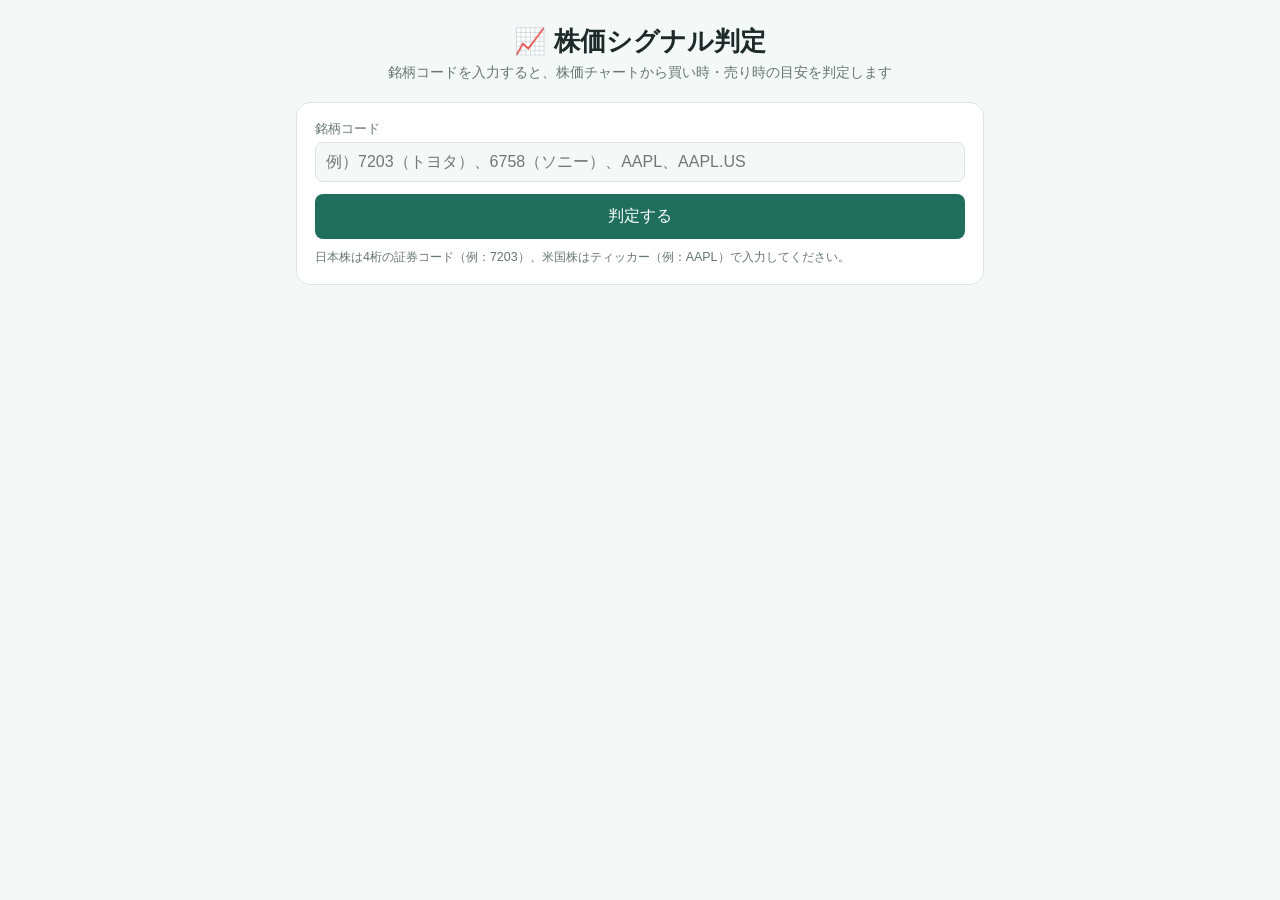
==== stock-signal/index.html @ 2042c54b "Add stock chart buy/sell signal app Add a new static app under stock-signal/ that takes a stock code" ====
<!DOCTYPE html>
<html lang="ja">
<head>
<meta charset="UTF-8">
<meta name="viewport" content="width=device-width, initial-scale=1.0, viewport-fit=cover">
<title>株価シグナル判定 | 買い時・売り時チェッカー</title>
<meta name="theme-color" content="#1f6f5c">
<meta name="mobile-web-app-capable" content="yes">
<meta name="apple-mobile-web-app-capable" content="yes">
<meta name="apple-mobile-web-app-status-bar-style" content="black-translucent">
<meta name="apple-mobile-web-app-title" content="株価シグナル">
<link rel="manifest" href="manifest.webmanifest">
<link rel="stylesheet" href="style.css?v=1">
</head>
<body>
<div class="app">
  <header class="app-header">
    <h1>📈 株価シグナル判定</h1>
    <p class="subtitle">銘柄コードを入力すると、株価チャートから買い時・売り時の目安を判定します</p>
  </header>

  <section class="search-panel" aria-label="銘柄コード入力">
    <form id="codeForm">
      <div class="field-row">
        <label for="codeInput">銘柄コード</label>
        <input
          type="text"
          id="codeInput"
          placeholder="例）7203（トヨタ）、6758（ソニー）、AAPL、AAPL.US"
          autocomplete="off"
          spellcheck="false"
          required
        >
      </div>
      <button type="submit" id="checkBtn" class="primary-btn">判定する</button>
    </form>
    <p class="search-hint">日本株は4桁の証券コード（例：7203）、米国株はティッカー（例：AAPL）で入力してください。</p>
  </section>

  <p id="statusMsg" class="status-msg" role="status" aria-live="polite" hidden></p>
  <p id="fallbackNotice" class="fallback-notice" role="status" aria-live="polite" hidden>
    実データの取得に失敗したため、このコード専用のサンプルデータで表示しています。判定ロジックの確認用としてご利用ください。
  </p>

  <section id="resultPanel" class="result-panel" aria-label="判定結果" hidden>
    <div class="result-header">
      <div class="result-title">
        <span id="resultCode" class="result-code"></span>
        <span id="resultName" class="result-name"></span>
      </div>
      <div id="signalBadge" class="signal-badge"></div>
    </div>

    <div class="price-row">
      <span id="resultPrice" class="result-price"></span>
      <span id="resultChange" class="result-change"></span>
    </div>

    <div class="chart-wrap">
      <canvas id="chartCanvas" width="640" height="280"></canvas>
      <div class="chart-legend">
        <span class="legend-item"><i class="dot close"></i>終値</span>
        <span class="legend-item"><i class="dot sma-short"></i>SMA5</span>
        <span class="legend-item"><i class="dot sma-long"></i>SMA25</span>
        <span class="legend-item"><i class="mark buy"></i>買いシグナル</span>
        <span class="legend-item"><i class="mark sell"></i>売りシグナル</span>
      </div>
    </div>

    <ul id="reasonList" class="reason-list"></ul>

    <p class="disclaimer">
      ※ この判定は移動平均線とRSIに基づく簡易的な目安であり、投資助言ではありません。投資判断はご自身の責任で行ってください。
    </p>
  </section>
</div>

<script src="app.js?v=1"></script>
</body>
</html>
---- stock-signal/style.css ----
:root {
  --bg: #f4f8f7;
  --surface: #ffffff;
  --text: #1e2a27;
  --muted: #66766f;
  --accent: #1f6f5c;
  --accent-dark: #175646;
  --border: #dbe6e2;
  --buy: #1f8a4c;
  --buy-bg: #e2f5e9;
  --sell: #c0392b;
  --sell-bg: #fbe6e3;
  --hold: #8a6d1f;
  --hold-bg: #fbf2d9;
  --radius: 14px;
  font-family: "Hiragino Sans", "Noto Sans JP", -apple-system, BlinkMacSystemFont, sans-serif;
}

* {
  box-sizing: border-box;
}

body {
  margin: 0;
  background: var(--bg);
  color: var(--text);
  min-height: 100vh;
}

.app {
  max-width: 720px;
  margin: 0 auto;
  padding: 24px 16px 64px;
}

.app-header {
  text-align: center;
  margin-bottom: 20px;
}

.app-header h1 {
  margin: 0 0 4px;
  font-size: 1.6rem;
}

.subtitle {
  margin: 0;
  color: var(--muted);
  font-size: 0.9rem;
}

section {
  background: var(--surface);
  border: 1px solid var(--border);
  border-radius: var(--radius);
  padding: 18px;
  margin-bottom: 16px;
}

.field-row {
  display: flex;
  flex-direction: column;
  gap: 4px;
  margin-bottom: 12px;
}

.field-row label {
  font-size: 0.8rem;
  color: var(--muted);
}

.field-row input {
  border: 1px solid var(--border);
  border-radius: 8px;
  padding: 10px;
  font-size: 1rem;
  font-family: inherit;
  background: var(--bg);
  color: var(--text);
}

.primary-btn {
  width: 100%;
  border: none;
  background: var(--accent);
  color: #fff;
  padding: 12px;
  border-radius: 8px;
  font-size: 1rem;
  cursor: pointer;
}

.primary-btn:hover {
  background: var(--accent-dark);
}

.primary-btn:disabled {
  opacity: 0.6;
  cursor: default;
}

.search-hint {
  margin: 10px 0 0;
  font-size: 0.78rem;
  color: var(--muted);
}

.status-msg {
  text-align: center;
  color: var(--muted);
  font-size: 0.88rem;
  margin: 0 0 16px;
}

.fallback-notice {
  background: #fff6e0;
  border: 1px solid #f0dca6;
  color: #7a5c00;
  border-radius: 10px;
  padding: 10px 14px;
  font-size: 0.82rem;
  margin: 0 0 16px;
}

.result-header {
  display: flex;
  justify-content: space-between;
  align-items: flex-start;
  gap: 10px;
  margin-bottom: 6px;
}

.result-title {
  display: flex;
  flex-direction: column;
}

.result-code {
  font-size: 0.8rem;
  color: var(--muted);
}

.result-name {
  font-size: 1.15rem;
  font-weight: 700;
}

.signal-badge {
  flex-shrink: 0;
  padding: 8px 16px;
  border-radius: 999px;
  font-weight: 700;
  font-size: 0.95rem;
  white-space: nowrap;
}

.signal-badge.buy {
  background: var(--buy-bg);
  color: var(--buy);
}

.signal-badge.sell {
  background: var(--sell-bg);
  color: var(--sell);
}

.signal-badge.hold {
  background: var(--hold-bg);
  color: var(--hold);
}

.price-row {
  display: flex;
  align-items: baseline;
  gap: 10px;
  margin-bottom: 16px;
}

.result-price {
  font-size: 1.6rem;
  font-weight: 700;
}

.result-change {
  font-size: 0.95rem;
  font-weight: 600;
}

.result-change.up {
  color: var(--buy);
}

.result-change.down {
  color: var(--sell);
}

.chart-wrap {
  margin-bottom: 16px;
}

#chartCanvas {
  width: 100%;
  height: auto;
  display: block;
  border: 1px solid var(--border);
  border-radius: 10px;
  background: var(--bg);
}

.chart-legend {
  display: flex;
  flex-wrap: wrap;
  gap: 12px;
  margin-top: 10px;
  font-size: 0.76rem;
  color: var(--muted);
}

.legend-item {
  display: inline-flex;
  align-items: center;
  gap: 5px;
}

.dot {
  display: inline-block;
  width: 10px;
  height: 10px;
  border-radius: 50%;
}

.dot.close {
  background: #2b3a37;
}

.dot.sma-short {
  background: #e08a2c;
}

.dot.sma-long {
  background: #2c6fe0;
}

.mark {
  display: inline-block;
  width: 0;
  height: 0;
  border-left: 5px solid transparent;
  border-right: 5px solid transparent;
}

.mark.buy {
  border-bottom: 8px solid var(--buy);
}

.mark.sell {
  border-top: 8px solid var(--sell);
}

.reason-list {
  list-style: none;
  margin: 0 0 12px;
  padding: 0;
  display: flex;
  flex-direction: column;
  gap: 8px;
}

.reason-list li {
  font-size: 0.88rem;
  padding: 10px 12px;
  background: var(--bg);
  border: 1px solid var(--border);
  border-radius: 8px;
}

.disclaimer {
  margin: 0;
  font-size: 0.74rem;
  color: var(--muted);
}
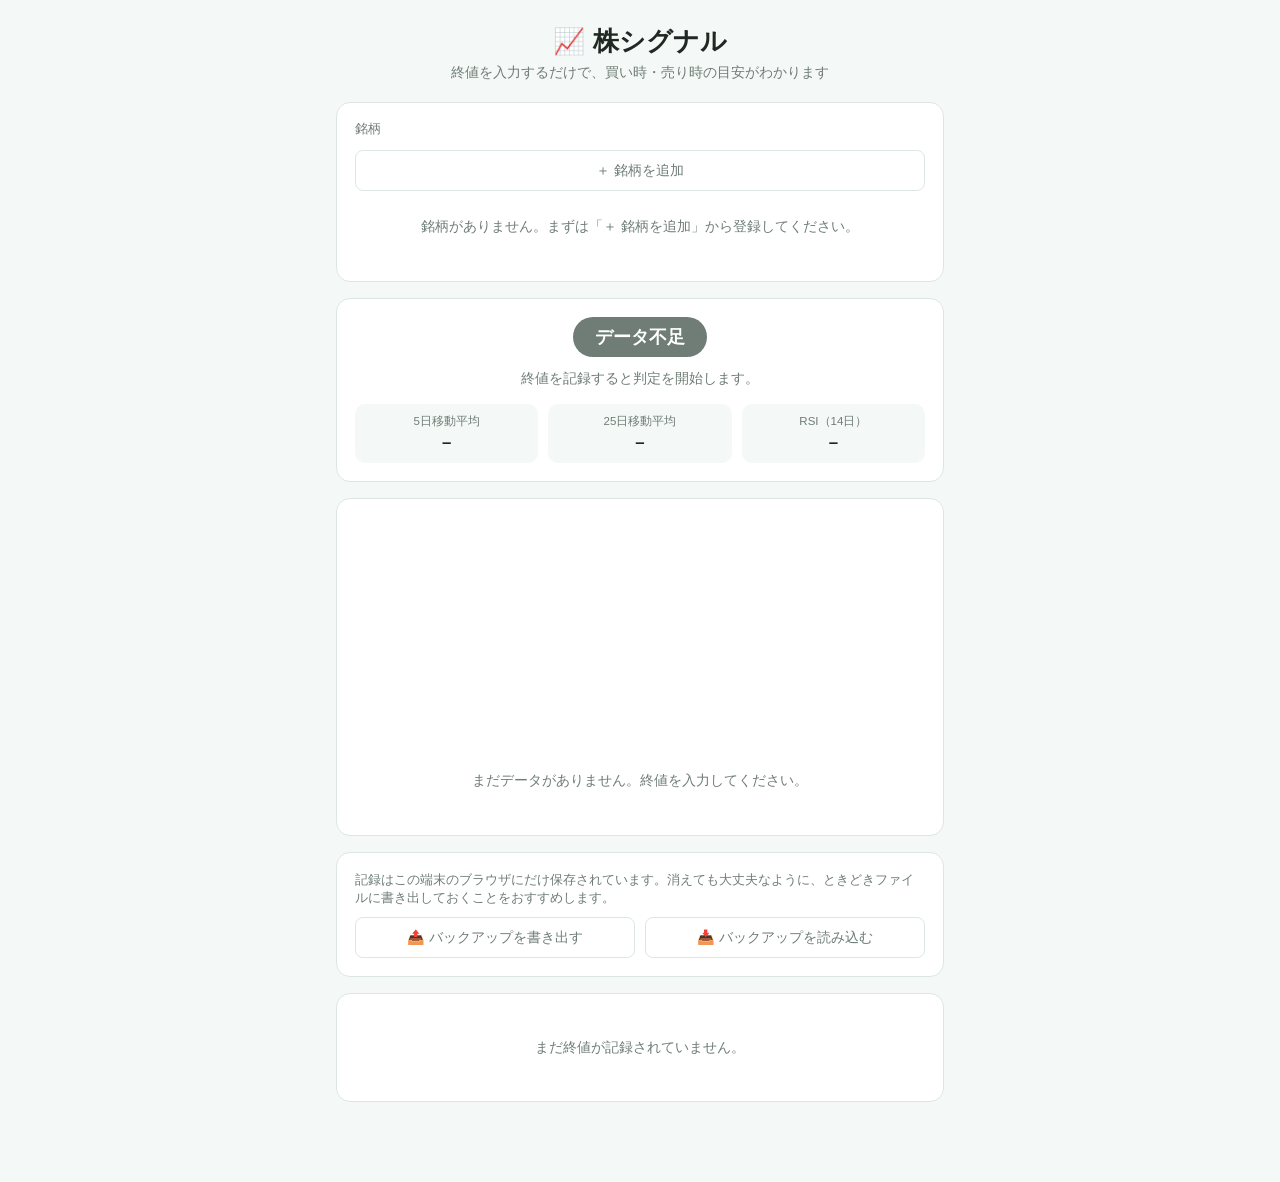
==== commit 70bbc026: "Add stock buy/sell signal app (stock-signal) New standalone static web app under stock-signal/ that " ====
--- a/stock-signal/index.html
+++ b/stock-signal/index.html
@@ -3,78 +3,102 @@
 <head>
 <meta charset="UTF-8">
 <meta name="viewport" content="width=device-width, initial-scale=1.0, viewport-fit=cover">
-<title>株価シグナル判定 | 買い時・売り時チェッカー</title>
+<title>株シグナル | 買い時・売り時判定</title>
 <meta name="theme-color" content="#1f6f5c">
 <meta name="mobile-web-app-capable" content="yes">
 <meta name="apple-mobile-web-app-capable" content="yes">
 <meta name="apple-mobile-web-app-status-bar-style" content="black-translucent">
-<meta name="apple-mobile-web-app-title" content="株価シグナル">
+<meta name="apple-mobile-web-app-title" content="株シグナル">
 <link rel="manifest" href="manifest.webmanifest">
-<link rel="stylesheet" href="style.css?v=1">
+<link rel="stylesheet" href="style.css">
 </head>
 <body>
 <div class="app">
   <header class="app-header">
-    <h1>📈 株価シグナル判定</h1>
-    <p class="subtitle">銘柄コードを入力すると、株価チャートから買い時・売り時の目安を判定します</p>
+    <h1>📈 株シグナル</h1>
+    <p class="subtitle">終値を入力するだけで、買い時・売り時の目安がわかります</p>
   </header>
 
-  <section class="search-panel" aria-label="銘柄コード入力">
-    <form id="codeForm">
+  <section class="stock-panel" aria-label="銘柄の選択">
+    <div class="field-row">
+      <label for="stockSelect">銘柄</label>
+      <select id="stockSelect"></select>
+    </div>
+    <div class="stock-actions">
+      <button type="button" id="newStockBtn" class="ghost-btn">＋ 銘柄を追加</button>
+      <button type="button" id="deleteStockBtn" class="ghost-btn danger-text">🗑️ この銘柄を削除</button>
+    </div>
+    <form id="newStockForm" class="new-stock-form" hidden>
       <div class="field-row">
-        <label for="codeInput">銘柄コード</label>
-        <input
-          type="text"
-          id="codeInput"
-          placeholder="例）7203（トヨタ）、6758（ソニー）、AAPL、AAPL.US"
-          autocomplete="off"
-          spellcheck="false"
-          required
-        >
+        <label for="newStockName">銘柄名・コード</label>
+        <input type="text" id="newStockName" placeholder="例）トヨタ自動車 / 7203" required>
       </div>
-      <button type="submit" id="checkBtn" class="primary-btn">判定する</button>
+      <div class="form-actions">
+        <button type="submit" class="primary-btn">追加する</button>
+        <button type="button" id="cancelNewStockBtn" class="ghost-btn">キャンセル</button>
+      </div>
     </form>
-    <p class="search-hint">日本株は4桁の証券コード（例：7203）、米国株はティッカー（例：AAPL）で入力してください。</p>
+    <p id="noStockState" class="empty-state" hidden>銘柄がありません。まずは「＋ 銘柄を追加」から登録してください。</p>
   </section>
 
-  <p id="statusMsg" class="status-msg" role="status" aria-live="polite" hidden></p>
-  <p id="fallbackNotice" class="fallback-notice" role="status" aria-live="polite" hidden>
-    実データの取得に失敗したため、このコード専用のサンプルデータで表示しています。判定ロジックの確認用としてご利用ください。
-  </p>
+  <section class="price-panel" aria-label="終値の入力">
+    <form id="priceForm">
+      <input type="hidden" id="priceId">
+      <div class="field-row">
+        <label for="priceDate">日付</label>
+        <input type="date" id="priceDate" required>
+      </div>
+      <div class="field-row">
+        <label for="priceClose">終値（円）</label>
+        <input type="number" id="priceClose" min="0" step="0.1" placeholder="例）2450" required>
+      </div>
+      <div class="form-actions">
+        <button type="submit" id="savePriceBtn" class="primary-btn">記録する</button>
+        <button type="button" id="cancelPriceEditBtn" class="ghost-btn" hidden>編集をキャンセル</button>
+      </div>
+    </form>
+  </section>
 
-  <section id="resultPanel" class="result-panel" aria-label="判定結果" hidden>
-    <div class="result-header">
-      <div class="result-title">
-        <span id="resultCode" class="result-code"></span>
-        <span id="resultName" class="result-name"></span>
+  <section class="judgment-panel" aria-label="判定結果">
+    <div id="judgmentBadge" class="judgment-badge neutral">データ不足</div>
+    <p id="judgmentMessage" class="judgment-message">終値を25件以上記録すると判定できます。</p>
+    <div class="judgment-detail">
+      <div class="detail-item">
+        <span class="detail-label">5日移動平均</span>
+        <span id="smaShortValue" class="detail-value">–</span>
       </div>
-      <div id="signalBadge" class="signal-badge"></div>
-    </div>
-
-    <div class="price-row">
-      <span id="resultPrice" class="result-price"></span>
-      <span id="resultChange" class="result-change"></span>
-    </div>
-
-    <div class="chart-wrap">
-      <canvas id="chartCanvas" width="640" height="280"></canvas>
-      <div class="chart-legend">
-        <span class="legend-item"><i class="dot close"></i>終値</span>
-        <span class="legend-item"><i class="dot sma-short"></i>SMA5</span>
-        <span class="legend-item"><i class="dot sma-long"></i>SMA25</span>
-        <span class="legend-item"><i class="mark buy"></i>買いシグナル</span>
-        <span class="legend-item"><i class="mark sell"></i>売りシグナル</span>
+      <div class="detail-item">
+        <span class="detail-label">25日移動平均</span>
+        <span id="smaLongValue" class="detail-value">–</span>
+      </div>
+      <div class="detail-item">
+        <span class="detail-label">RSI（14日）</span>
+        <span id="rsiValue" class="detail-value">–</span>
       </div>
     </div>
+    <p id="rsiNote" class="rsi-note" hidden></p>
+  </section>
 
-    <ul id="reasonList" class="reason-list"></ul>
+  <section class="chart-panel" aria-label="株価チャート">
+    <canvas id="priceChart" width="600" height="240"></canvas>
+    <p id="chartEmptyState" class="empty-state" hidden>まだデータがありません。終値を入力してください。</p>
+  </section>
 
-    <p class="disclaimer">
-      ※ この判定は移動平均線とRSIに基づく簡易的な目安であり、投資助言ではありません。投資判断はご自身の責任で行ってください。
-    </p>
+  <section class="backup-panel" aria-label="バックアップ">
+    <p class="backup-desc">記録はこの端末のブラウザにだけ保存されています。消えても大丈夫なように、ときどきファイルに書き出しておくことをおすすめします。</p>
+    <div class="backup-actions">
+      <button type="button" id="exportBtn" class="ghost-btn">📤 バックアップを書き出す</button>
+      <button type="button" id="importBtn" class="ghost-btn">📥 バックアップを読み込む</button>
+      <input type="file" id="importFile" accept="application/json,.json" hidden>
+    </div>
+  </section>
+
+  <section class="history-panel" aria-label="終値の履歴">
+    <ul id="priceHistoryList" class="history-list"></ul>
+    <p id="priceEmptyState" class="empty-state" hidden>まだ終値が記録されていません。</p>
   </section>
 </div>
 
-<script src="app.js?v=1"></script>
+<script src="app.js"></script>
 </body>
 </html>
--- a/stock-signal/style.css
+++ b/stock-signal/style.css
@@ -1,17 +1,14 @@
 :root {
-  --bg: #f4f8f7;
+  --bg: #f4f8f6;
   --surface: #ffffff;
-  --text: #1e2a27;
-  --muted: #66766f;
+  --text: #202824;
+  --muted: #6f7d76;
   --accent: #1f6f5c;
-  --accent-dark: #175646;
-  --border: #dbe6e2;
-  --buy: #1f8a4c;
-  --buy-bg: #e2f5e9;
-  --sell: #c0392b;
-  --sell-bg: #fbe6e3;
-  --hold: #8a6d1f;
-  --hold-bg: #fbf2d9;
+  --accent-dark: #16523f;
+  --border: #dde7e1;
+  --danger: #c0392b;
+  --up: #1f8a4c;
+  --down: #c0392b;
   --radius: 14px;
   font-family: "Hiragino Sans", "Noto Sans JP", -apple-system, BlinkMacSystemFont, sans-serif;
 }
@@ -28,7 +25,7 @@
 }
 
 .app {
-  max-width: 720px;
+  max-width: 640px;
   margin: 0 auto;
   padding: 24px 16px 64px;
 }
@@ -69,7 +66,8 @@
   color: var(--muted);
 }
 
-.field-row input {
+.field-row input,
+.field-row select {
   border: 1px solid var(--border);
   border-radius: 8px;
   padding: 10px;
@@ -79,8 +77,14 @@
   color: var(--text);
 }
 
+.form-actions {
+  display: flex;
+  gap: 10px;
+  margin-top: 8px;
+}
+
 .primary-btn {
-  width: 100%;
+  flex: 1;
   border: none;
   background: var(--accent);
   color: #fff;
@@ -94,188 +98,222 @@
   background: var(--accent-dark);
 }
 
-.primary-btn:disabled {
-  opacity: 0.6;
-  cursor: default;
-}
-
-.search-hint {
-  margin: 10px 0 0;
-  font-size: 0.78rem;
-  color: var(--muted);
-}
-
-.status-msg {
+.ghost-btn {
+  border: 1px solid var(--border);
+  background: transparent;
+  color: var(--muted);
+  padding: 12px;
+  border-radius: 8px;
+  cursor: pointer;
+}
+
+.ghost-btn:hover {
+  color: var(--text);
+}
+
+.ghost-btn.danger-text {
+  color: var(--danger);
+}
+
+.stock-actions {
+  display: flex;
+  flex-wrap: wrap;
+  gap: 10px;
+}
+
+.stock-actions .ghost-btn {
+  flex: 1;
+  min-width: 150px;
+  padding: 10px 12px;
+  font-size: 0.88rem;
+}
+
+.new-stock-form {
+  margin-top: 14px;
+  padding-top: 14px;
+  border-top: 1px dashed var(--border);
+}
+
+.judgment-panel {
   text-align: center;
-  color: var(--muted);
-  font-size: 0.88rem;
-  margin: 0 0 16px;
-}
-
-.fallback-notice {
-  background: #fff6e0;
-  border: 1px solid #f0dca6;
-  color: #7a5c00;
+}
+
+.judgment-badge {
+  display: inline-block;
+  padding: 8px 22px;
+  border-radius: 999px;
+  font-size: 1.1rem;
+  font-weight: 700;
+  color: #fff;
+  background: var(--muted);
+}
+
+.judgment-badge.buy {
+  background: var(--up);
+}
+
+.judgment-badge.sell {
+  background: var(--down);
+}
+
+.judgment-badge.hold-buy {
+  background: #6fae5a;
+}
+
+.judgment-badge.hold-sell {
+  background: #cf7b4f;
+}
+
+.judgment-badge.neutral,
+.judgment-badge.unknown {
+  background: var(--muted);
+}
+
+.judgment-message {
+  margin: 12px 0 0;
+  font-size: 0.9rem;
+  color: var(--muted);
+}
+
+.judgment-detail {
+  display: flex;
+  gap: 10px;
+  margin-top: 16px;
+}
+
+.detail-item {
+  flex: 1;
+  text-align: center;
+  padding: 10px 4px;
+  background: var(--bg);
   border-radius: 10px;
-  padding: 10px 14px;
-  font-size: 0.82rem;
-  margin: 0 0 16px;
-}
-
-.result-header {
-  display: flex;
-  justify-content: space-between;
-  align-items: flex-start;
-  gap: 10px;
-  margin-bottom: 6px;
-}
-
-.result-title {
-  display: flex;
-  flex-direction: column;
-}
-
-.result-code {
-  font-size: 0.8rem;
-  color: var(--muted);
-}
-
-.result-name {
-  font-size: 1.15rem;
+}
+
+.detail-label {
+  display: block;
+  font-size: 0.72rem;
+  color: var(--muted);
+}
+
+.detail-value {
+  display: block;
+  font-size: 1.05rem;
   font-weight: 700;
-}
-
-.signal-badge {
-  flex-shrink: 0;
-  padding: 8px 16px;
-  border-radius: 999px;
-  font-weight: 700;
-  font-size: 0.95rem;
-  white-space: nowrap;
-}
-
-.signal-badge.buy {
-  background: var(--buy-bg);
-  color: var(--buy);
-}
-
-.signal-badge.sell {
-  background: var(--sell-bg);
-  color: var(--sell);
-}
-
-.signal-badge.hold {
-  background: var(--hold-bg);
-  color: var(--hold);
-}
-
-.price-row {
-  display: flex;
-  align-items: baseline;
-  gap: 10px;
-  margin-bottom: 16px;
-}
-
-.result-price {
-  font-size: 1.6rem;
-  font-weight: 700;
-}
-
-.result-change {
-  font-size: 0.95rem;
-  font-weight: 600;
-}
-
-.result-change.up {
-  color: var(--buy);
-}
-
-.result-change.down {
-  color: var(--sell);
-}
-
-.chart-wrap {
-  margin-bottom: 16px;
-}
-
-#chartCanvas {
+  margin-top: 4px;
+}
+
+.rsi-note {
+  margin: 14px 0 0;
+  font-size: 0.85rem;
+  color: var(--accent-dark);
+  background: #eaf4f0;
+  border-radius: 8px;
+  padding: 10px;
+}
+
+.chart-panel canvas {
   width: 100%;
   height: auto;
   display: block;
+}
+
+.backup-desc {
+  margin: 0 0 10px;
+  font-size: 0.82rem;
+  color: var(--muted);
+}
+
+.backup-actions {
+  display: flex;
+  flex-wrap: wrap;
+  gap: 10px;
+}
+
+.backup-actions .ghost-btn {
+  flex: 1;
+  min-width: 150px;
+  padding: 10px 12px;
+  font-size: 0.88rem;
+}
+
+.history-list {
+  list-style: none;
+  margin: 0;
+  padding: 0;
+  display: flex;
+  flex-direction: column;
+  gap: 10px;
+}
+
+.history-item {
   border: 1px solid var(--border);
   border-radius: 10px;
-  background: var(--bg);
-}
-
-.chart-legend {
-  display: flex;
-  flex-wrap: wrap;
-  gap: 12px;
-  margin-top: 10px;
-  font-size: 0.76rem;
-  color: var(--muted);
-}
-
-.legend-item {
-  display: inline-flex;
+  padding: 12px;
+  display: flex;
+  justify-content: space-between;
   align-items: center;
-  gap: 5px;
-}
-
-.dot {
-  display: inline-block;
-  width: 10px;
-  height: 10px;
-  border-radius: 50%;
-}
-
-.dot.close {
-  background: #2b3a37;
-}
-
-.dot.sma-short {
-  background: #e08a2c;
-}
-
-.dot.sma-long {
-  background: #2c6fe0;
-}
-
-.mark {
-  display: inline-block;
-  width: 0;
-  height: 0;
-  border-left: 5px solid transparent;
-  border-right: 5px solid transparent;
-}
-
-.mark.buy {
-  border-bottom: 8px solid var(--buy);
-}
-
-.mark.sell {
-  border-top: 8px solid var(--sell);
-}
-
-.reason-list {
-  list-style: none;
-  margin: 0 0 12px;
-  padding: 0;
+  gap: 10px;
+}
+
+.history-main {
   display: flex;
   flex-direction: column;
-  gap: 8px;
-}
-
-.reason-list li {
-  font-size: 0.88rem;
-  padding: 10px 12px;
-  background: var(--bg);
-  border: 1px solid var(--border);
-  border-radius: 8px;
-}
-
-.disclaimer {
-  margin: 0;
-  font-size: 0.74rem;
-  color: var(--muted);
-}
+  gap: 2px;
+}
+
+.history-date {
+  font-weight: 700;
+  font-size: 0.95rem;
+}
+
+.history-change {
+  font-size: 0.78rem;
+}
+
+.history-change.up {
+  color: var(--up);
+}
+
+.history-change.down {
+  color: var(--down);
+}
+
+.history-side {
+  display: flex;
+  align-items: center;
+  gap: 10px;
+}
+
+.history-close {
+  font-weight: 700;
+  font-size: 1.05rem;
+}
+
+.history-actions {
+  display: flex;
+  gap: 6px;
+}
+
+.icon-btn {
+  border: none;
+  background: transparent;
+  cursor: pointer;
+  font-size: 0.95rem;
+  color: var(--muted);
+  padding: 2px 4px;
+}
+
+.icon-btn:hover {
+  color: var(--text);
+}
+
+.icon-btn.delete:hover {
+  color: var(--danger);
+}
+
+.empty-state {
+  text-align: center;
+  color: var(--muted);
+  font-size: 0.9rem;
+  padding: 12px 0;
+}
